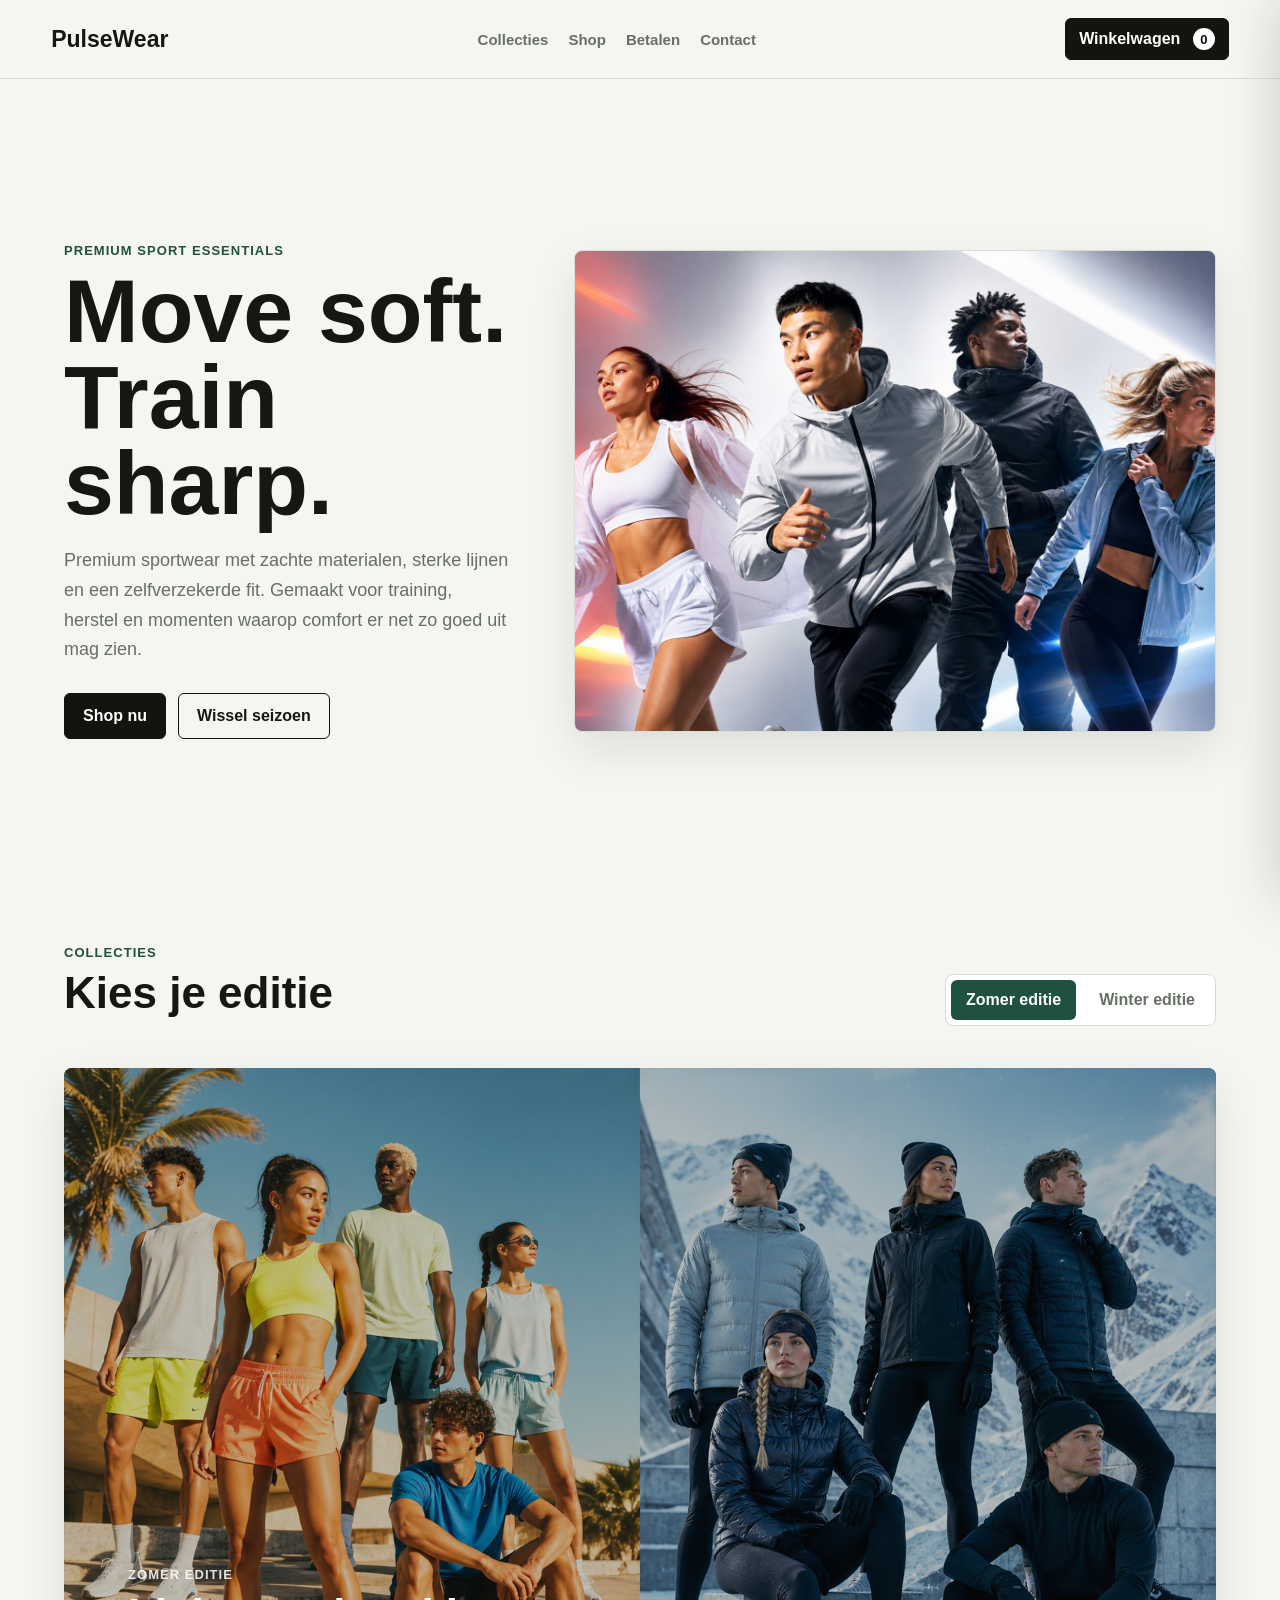
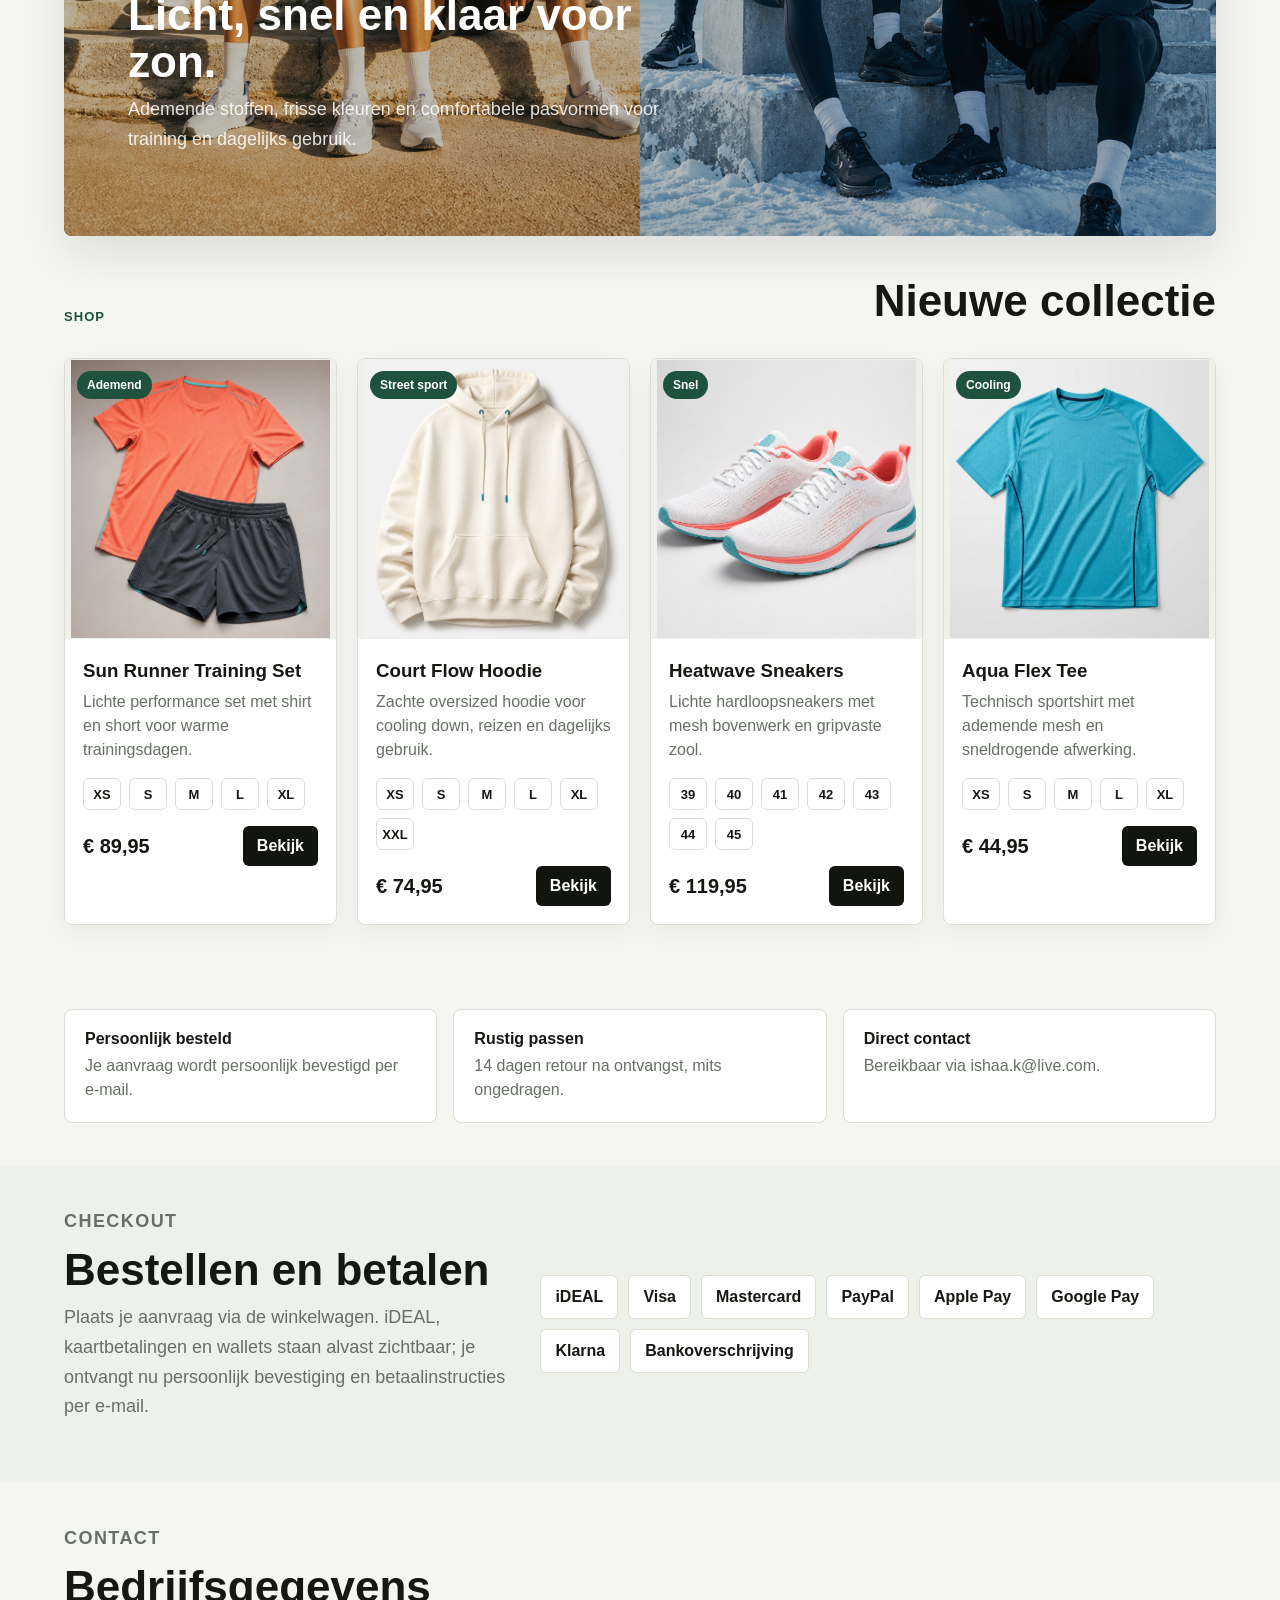
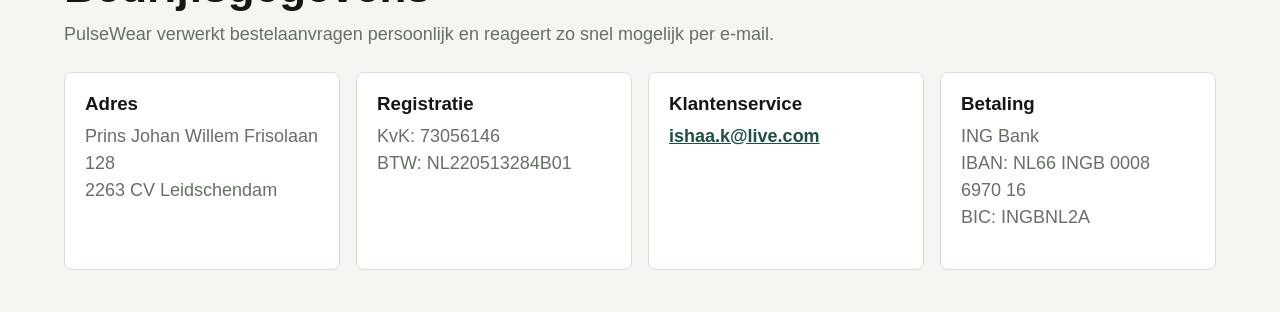
==== webshop/index.html @ 50edba60 "Initial PulseWear website and webshop" ====
<!doctype html>
<html lang="nl">
  <head>
    <meta charset="utf-8" />
    <meta name="viewport" content="width=device-width, initial-scale=1" />
    <title>PulseWear | Premium sportkleding</title>
    <meta name="description" content="PulseWear premium sportkleding met zomer- en wintercollecties, productgalerijen, maten, bedrijfsinformatie en persoonlijke service." />
    <link rel="stylesheet" href="style.css" />
  </head>
  <body>
    <header class="topbar">
      <a class="brand" href="#home">PulseWear</a>
      <nav aria-label="Hoofdnavigatie">
        <a href="#collecties">Collecties</a>
        <a href="#producten">Shop</a>
        <a href="#checkout">Betalen</a>
        <a href="#contact">Contact</a>
      </nav>
      <button class="cart-button" id="cartToggle" type="button" aria-label="Open winkelwagen">
        Winkelwagen <span id="cartCount">0</span>
      </button>
    </header>

    <main id="home">
      <section class="hero">
        <div class="hero-copy">
          <p class="eyebrow">Premium sport essentials</p>
          <h1>Move soft. Train sharp.</h1>
          <p>
            Premium sportwear met zachte materialen, sterke lijnen en een zelfverzekerde fit.
            Gemaakt voor training, herstel en momenten waarop comfort er net zo goed uit mag zien.
          </p>
          <div class="hero-actions">
            <a class="primary-link" href="#producten">Shop nu</a>
            <button class="ghost-link" id="seasonJump" type="button">Wissel seizoen</button>
          </div>
        </div>
        <div class="hero-media" aria-label="Jonge sporters in kledingcollectie">
          <img src="assets/hero-sport.png" alt="Jonge sporters in kleurrijke sportkleding" />
        </div>
      </section>

      <section class="season-switch" id="collecties" aria-label="Seizoen kiezen">
        <div>
          <p class="eyebrow">Collecties</p>
          <h2>Kies je editie</h2>
        </div>
        <div class="tabs" role="tablist" aria-label="Seizoen">
          <button class="tab active" type="button" data-season="summer">Zomer editie</button>
          <button class="tab" type="button" data-season="winter">Winter editie</button>
        </div>
      </section>

      <section class="collection-banner">
        <img src="assets/collections.png" alt="Zomer- en wintercollectie sportkleding" />
        <div class="collection-text">
          <p class="eyebrow" id="seasonLabel">Zomer editie</p>
          <h2 id="seasonTitle">Licht, snel en klaar voor zon.</h2>
          <p id="seasonText">
            Ademend materiaal, frisse kleuren en outfits voor hardlopen, training en straatstijl.
          </p>
        </div>
      </section>

      <section class="shop-section" id="producten">
        <div class="section-heading">
          <p class="eyebrow">Shop</p>
          <h2>Nieuwe collectie</h2>
        </div>
        <div class="product-grid" id="productGrid"></div>
      </section>

      <section class="trust-strip" aria-label="Servicebeloftes">
        <article>
          <strong>Persoonlijk besteld</strong>
          <span>Je aanvraag wordt persoonlijk bevestigd per e-mail.</span>
        </article>
        <article>
          <strong>Rustig passen</strong>
          <span>14 dagen retour na ontvangst, mits ongedragen.</span>
        </article>
        <article>
          <strong>Direct contact</strong>
          <span>Bereikbaar via ishaa.k@live.com.</span>
        </article>
      </section>

      <section class="checkout-preview" id="checkout">
        <div>
          <p class="eyebrow">Checkout</p>
          <h2>Bestellen en betalen</h2>
          <p>
            Plaats je aanvraag via de winkelwagen. iDEAL, kaartbetalingen en wallets staan
            alvast zichtbaar; je ontvangt nu persoonlijk bevestiging en betaalinstructies per e-mail.
          </p>
        </div>
        <div class="payment-strip" id="paymentStrip"></div>
      </section>

      <section class="company-info" id="contact">
        <div>
          <p class="eyebrow">Contact</p>
          <h2>Bedrijfsgegevens</h2>
          <p>PulseWear verwerkt bestelaanvragen persoonlijk en reageert zo snel mogelijk per e-mail.</p>
        </div>
        <div class="company-grid">
          <article>
            <h3>Adres</h3>
            <p>Prins Johan Willem Frisolaan 128<br />2263 CV Leidschendam</p>
          </article>
          <article>
            <h3>Registratie</h3>
            <p>KvK: 73056146<br />BTW: NL220513284B01</p>
          </article>
          <article>
            <h3>Klantenservice</h3>
            <p><a href="mailto:ishaa.k@live.com">ishaa.k@live.com</a></p>
          </article>
          <article>
            <h3>Betaling</h3>
            <p>ING Bank<br />IBAN: NL66 INGB 0008 6970 16<br />BIC: INGBNL2A</p>
          </article>
        </div>
      </section>
    </main>

    <aside class="cart-panel" id="cartPanel" aria-label="Winkelwagen">
      <div class="cart-header">
        <div>
          <p class="eyebrow">Jouw bestelling</p>
          <h2>Winkelwagen</h2>
        </div>
        <button class="icon-button" id="cartClose" type="button" aria-label="Sluit winkelwagen">x</button>
      </div>

      <div class="cart-items" id="cartItems"></div>

      <div class="cart-summary">
        <div class="summary-row">
          <span>Subtotaal</span>
          <strong id="subtotal">€0,00</strong>
        </div>
        <div class="summary-row">
          <span>Verzending</span>
          <strong id="shipping">Gratis</strong>
        </div>
        <div class="summary-row">
          <span>BTW 21% inbegrepen</span>
          <strong id="vat">&euro;0,00</strong>
        </div>
        <div class="summary-row total">
          <span>Totaal</span>
          <strong id="total">€0,00</strong>
        </div>

        <fieldset class="payment-box">
          <legend>Betaalvoorkeur</legend>
          <label><input type="radio" name="payment" checked /> iDEAL</label>
          <label><input type="radio" name="payment" /> Creditcard</label>
          <label><input type="radio" name="payment" /> PayPal</label>
          <label><input type="radio" name="payment" /> Apple Pay</label>
          <label><input type="radio" name="payment" /> Google Pay</label>
          <label><input type="radio" name="payment" /> Klarna</label>
          <label><input type="radio" name="payment" /> Bankoverschrijving</label>
          <label><input type="radio" name="payment" /> Factuur per e-mail</label>
        </fieldset>

        <button class="checkout-button" id="checkoutButton" type="button">Bestelaanvraag versturen</button>
        <p class="checkout-note" id="checkoutMessage">Je ontvangt na je aanvraag persoonlijk bevestiging en betaalinstructies.</p>
      </div>
    </aside>

    <section class="product-modal" id="productModal" aria-label="Product details" aria-hidden="true">
      <div class="product-dialog">
        <button class="icon-button modal-close" id="modalClose" type="button" aria-label="Sluit product">x</button>
        <div class="detail-gallery">
          <div class="detail-main-image">
            <img id="detailImage" src="assets/collections.png" alt="" />
          </div>
          <div class="detail-thumbs" id="detailThumbs"></div>
        </div>
        <div class="detail-info">
          <p class="eyebrow" id="detailSeason">Zomer editie</p>
          <h2 id="detailName">Product</h2>
          <p id="detailDescription"></p>
          <div class="detail-price" id="detailPrice">&euro;0,00</div>
          <div class="size-picker" id="detailSizes" aria-label="Kies maat"></div>
          <p class="detail-tax">Inclusief 21% btw. Gratis verzending vanaf &euro;100.</p>
          <div class="detail-actions">
            <button class="checkout-button" id="detailAdd" type="button">Toevoegen aan winkelwagen</button>
            <button class="ghost-link" id="detailZoom" type="button">Zoom foto</button>
          </div>
        </div>
      </div>
    </section>

    <div class="overlay" id="overlay"></div>
    <script src="script.js"></script>
  </body>
</html>
---- webshop/style.css ----
* {
  box-sizing: border-box;
}

:root {
  --bg: #f5f6f1;
  --ink: #151712;
  --muted: #667064;
  --line: #d9ded5;
  --surface: #ffffff;
  --surface-soft: #eef1ea;
  --accent: #1f513f;
  --accent-2: #c85f36;
  --dark: #11140f;
  --shadow: 0 18px 46px rgba(21, 23, 18, 0.1);
}

body {
  margin: 0;
  font-family: Arial, Helvetica, sans-serif;
  color: var(--ink);
  background: var(--bg);
  overflow-x: hidden;
}

body[data-season="winter"] {
  --bg: #f2f5f6;
  --surface-soft: #e9eef0;
  --accent: #173c66;
  --accent-2: #46637a;
}

button,
a {
  font: inherit;
}

button {
  cursor: pointer;
}

img {
  display: block;
  max-width: 100%;
}

.topbar {
  position: sticky;
  top: 0;
  z-index: 20;
  display: flex;
  align-items: center;
  justify-content: space-between;
  gap: 20px;
  padding: 18px clamp(18px, 4vw, 56px);
  background: rgba(245, 246, 241, 0.94);
  border-bottom: 1px solid var(--line);
  backdrop-filter: blur(16px);
}

.brand {
  color: var(--ink);
  font-size: 23px;
  font-weight: 900;
  text-decoration: none;
}

nav {
  display: flex;
  gap: 20px;
}

nav a {
  color: var(--muted);
  font-size: 15px;
  font-weight: 800;
  text-decoration: none;
}

nav a:hover {
  color: var(--ink);
}

.cart-button,
.primary-link,
.ghost-link,
.buy-row button,
.checkout-button {
  border-radius: 6px;
  font-weight: 800;
}

.cart-button {
  min-height: 42px;
  padding: 9px 13px;
  border: 1px solid var(--dark);
  color: white;
  background: var(--dark);
}

.cart-button span {
  display: inline-grid;
  min-width: 22px;
  height: 22px;
  margin-left: 8px;
  place-items: center;
  border-radius: 999px;
  color: var(--dark);
  background: white;
  font-size: 13px;
}

.hero {
  display: grid;
  grid-template-columns: 0.82fr 1.18fr;
  min-height: calc(100vh - 76px);
  align-items: center;
  gap: clamp(28px, 5vw, 76px);
  padding: clamp(28px, 5vw, 72px);
}

.hero-copy {
  max-width: 620px;
}

.eyebrow {
  margin: 0 0 10px;
  color: var(--accent);
  font-size: 13px;
  font-weight: 900;
  letter-spacing: 0.08em;
  text-transform: uppercase;
}

h1,
h2,
h3,
p {
  margin-top: 0;
}

h1 {
  margin-bottom: 20px;
  font-size: clamp(44px, 7vw, 90px);
  line-height: 0.96;
  letter-spacing: 0;
}

h2 {
  margin-bottom: 10px;
  font-size: clamp(28px, 4vw, 44px);
  line-height: 1.05;
}

h3 {
  margin-bottom: 8px;
}

.hero-copy p:not(.eyebrow),
.checkout-preview p,
.collection-text p:not(.eyebrow),
.company-info p {
  color: var(--muted);
  font-size: 18px;
  line-height: 1.65;
}

.hero-actions {
  display: flex;
  flex-wrap: wrap;
  gap: 12px;
  margin-top: 28px;
}

.primary-link,
.ghost-link {
  display: inline-flex;
  min-height: 46px;
  align-items: center;
  justify-content: center;
  padding: 0 18px;
  border: 1px solid var(--dark);
  text-decoration: none;
}

.primary-link {
  color: white;
  background: var(--dark);
}

.ghost-link {
  color: var(--ink);
  background: transparent;
}

.hero-media {
  min-height: 480px;
  overflow: hidden;
  border-radius: 8px;
  border: 1px solid var(--line);
  background: var(--surface-soft);
  box-shadow: var(--shadow);
}

.hero-media img {
  width: 100%;
  height: 100%;
  min-height: 480px;
  object-fit: cover;
}

.season-switch,
.shop-section,
.checkout-preview,
.company-info,
.trust-strip {
  padding: 42px clamp(18px, 5vw, 72px);
}

.season-switch,
.section-heading {
  display: flex;
  align-items: end;
  justify-content: space-between;
  gap: 20px;
}

.tabs {
  display: flex;
  gap: 8px;
  padding: 5px;
  border: 1px solid var(--line);
  border-radius: 8px;
  background: var(--surface);
}

.tab {
  border: 0;
  border-radius: 6px;
  padding: 11px 15px;
  color: var(--muted);
  background: transparent;
  font-weight: 800;
}

.tab.active {
  color: white;
  background: var(--accent);
}

.collection-banner {
  position: relative;
  min-height: 430px;
  margin: 0 clamp(18px, 5vw, 72px);
  overflow: hidden;
  border-radius: 8px;
  background: var(--dark);
  box-shadow: var(--shadow);
}

.collection-banner img {
  width: 100%;
  height: 100%;
  min-height: 430px;
  object-fit: cover;
  opacity: 0.74;
}

.collection-text {
  position: absolute;
  left: clamp(22px, 5vw, 64px);
  bottom: clamp(22px, 5vw, 64px);
  max-width: 560px;
  color: white;
}

.collection-text .eyebrow,
.collection-text p:not(.eyebrow) {
  color: rgba(255, 255, 255, 0.86);
}

.product-grid {
  display: grid;
  grid-template-columns: repeat(4, minmax(0, 1fr));
  gap: 20px;
  margin-top: 24px;
}

.product-card {
  overflow: hidden;
  border: 1px solid var(--line);
  border-radius: 8px;
  background: var(--surface);
  box-shadow: 0 8px 28px rgba(21, 23, 18, 0.05);
  transition: transform 180ms ease, box-shadow 180ms ease;
}

.product-card:hover {
  transform: translateY(-4px);
  box-shadow: var(--shadow);
}

.product-image {
  position: relative;
  width: 100%;
  height: 280px;
  overflow: hidden;
  border: 0;
  background: var(--surface-soft);
}

.product-image img {
  width: 100%;
  height: 100%;
  object-fit: cover;
  transition: transform 220ms ease;
}

.product-card:hover .product-image img {
  transform: scale(1.035);
}

.product-image span {
  position: absolute;
  top: 12px;
  left: 12px;
  padding: 7px 10px;
  border-radius: 999px;
  color: white;
  background: var(--accent);
  font-size: 12px;
  font-weight: 900;
}

.product-info {
  padding: 18px;
}

.product-info p {
  min-height: 70px;
  color: var(--muted);
  line-height: 1.5;
}

.size-preview,
.size-picker {
  display: flex;
  flex-wrap: wrap;
  gap: 8px;
}

.size-preview {
  margin: 12px 0 16px;
}

.size-preview span,
.size-picker span {
  display: inline-flex;
  min-width: 38px;
  min-height: 32px;
  align-items: center;
  justify-content: center;
  border: 1px solid var(--line);
  border-radius: 6px;
  color: var(--ink);
  background: var(--surface);
  font-size: 13px;
  font-weight: 800;
}

.buy-row {
  display: flex;
  align-items: center;
  justify-content: space-between;
  gap: 12px;
}

.buy-row strong {
  font-size: 20px;
}

.buy-row button,
.checkout-button {
  border: 0;
  color: white;
  background: var(--dark);
}

.buy-row button {
  min-height: 40px;
  padding: 0 14px;
}

.trust-strip {
  display: grid;
  grid-template-columns: repeat(3, 1fr);
  gap: 16px;
}

.trust-strip article,
.company-grid article {
  padding: 20px;
  border: 1px solid var(--line);
  border-radius: 8px;
  background: var(--surface);
}

.trust-strip strong {
  display: block;
  margin-bottom: 6px;
}

.trust-strip span,
.company-grid p,
.checkout-note,
.detail-tax {
  color: var(--muted);
  line-height: 1.5;
}

.checkout-preview {
  display: grid;
  grid-template-columns: 0.8fr 1.2fr;
  gap: 26px;
  align-items: center;
  background: var(--surface-soft);
}

.payment-strip {
  display: flex;
  flex-wrap: wrap;
  gap: 10px;
}

.payment-strip span {
  padding: 12px 14px;
  border: 1px solid var(--line);
  border-radius: 6px;
  background: var(--surface);
  font-weight: 900;
}

.company-grid {
  display: grid;
  grid-template-columns: repeat(4, 1fr);
  gap: 16px;
  margin-top: 22px;
}

.company-grid a {
  color: var(--accent);
  font-weight: 800;
}

.cart-panel {
  position: fixed;
  top: 0;
  right: 0;
  z-index: 40;
  display: grid;
  grid-template-rows: auto 1fr auto;
  width: min(460px, 100vw);
  height: 100vh;
  padding: 22px;
  background: var(--surface);
  box-shadow: -24px 0 50px rgba(17, 24, 39, 0.18);
  transform: translateX(105%);
  transition: transform 220ms ease;
}

.cart-panel.open {
  transform: translateX(0);
}

.cart-header,
.summary-row,
.cart-item,
.quantity {
  display: flex;
  align-items: center;
}

.cart-header,
.summary-row,
.cart-item {
  justify-content: space-between;
  gap: 16px;
}

.icon-button {
  width: 38px;
  height: 38px;
  border: 1px solid var(--line);
  border-radius: 999px;
  background: var(--surface);
}

.cart-items {
  overflow: auto;
  padding: 12px 0;
}

.empty-cart {
  color: var(--muted);
}

.cart-item {
  padding: 14px 0;
  border-bottom: 1px solid var(--line);
}

.cart-item img {
  width: 72px;
  height: 72px;
  flex: 0 0 auto;
  border-radius: 6px;
  object-fit: cover;
}

.cart-item h3 {
  margin-bottom: 4px;
  font-size: 16px;
}

.cart-item p {
  margin-bottom: 0;
  color: var(--muted);
  font-size: 14px;
}

.quantity {
  gap: 10px;
}

.quantity button {
  width: 30px;
  height: 30px;
  border: 1px solid var(--line);
  border-radius: 999px;
  background: var(--surface);
}

.cart-summary {
  border-top: 1px solid var(--line);
  padding-top: 18px;
}

.summary-row {
  margin-bottom: 10px;
}

.summary-row.total {
  font-size: 20px;
}

.payment-box {
  display: grid;
  grid-template-columns: repeat(2, 1fr);
  gap: 10px;
  margin: 18px 0;
  padding: 14px;
  border: 1px solid var(--line);
  border-radius: 8px;
}

.payment-box legend {
  padding: 0 6px;
  font-weight: 900;
}

.payment-box label {
  color: var(--muted);
  font-size: 14px;
  font-weight: 700;
}

.checkout-button {
  width: 100%;
  min-height: 48px;
  padding: 12px 16px;
}

.checkout-note {
  margin: 12px 0 0;
  font-size: 14px;
}

.overlay {
  position: fixed;
  inset: 0;
  z-index: 30;
  display: none;
  background: rgba(17, 24, 39, 0.42);
}

.overlay.show {
  display: block;
}

.product-modal {
  position: fixed;
  inset: 0;
  z-index: 50;
  display: none;
  align-items: center;
  justify-content: center;
  padding: 22px;
  pointer-events: none;
}

.product-modal.open {
  display: flex;
  pointer-events: auto;
}

.product-dialog {
  position: relative;
  display: grid;
  grid-template-columns: minmax(0, 1.08fr) minmax(340px, 0.92fr);
  gap: 26px;
  width: min(1120px, 100%);
  max-height: calc(100vh - 44px);
  overflow: auto;
  padding: 22px;
  border-radius: 8px;
  background: var(--surface);
  box-shadow: 0 30px 80px rgba(17, 24, 39, 0.34);
}

.modal-close {
  position: absolute;
  top: 16px;
  right: 16px;
  z-index: 2;
}

.detail-main-image {
  height: min(62vh, 620px);
  overflow: hidden;
  border-radius: 8px;
  background: var(--surface-soft);
}

.detail-main-image img {
  width: 100%;
  height: 100%;
  object-fit: cover;
  transition: transform 220ms ease;
}

.detail-main-image img.zoomed {
  transform: scale(1.45);
}

.detail-thumbs {
  display: grid;
  grid-template-columns: repeat(3, 1fr);
  gap: 10px;
  margin-top: 10px;
}

.detail-thumbs button {
  height: 98px;
  overflow: hidden;
  border: 2px solid transparent;
  border-radius: 6px;
  padding: 0;
  background: var(--surface-soft);
}

.detail-thumbs button.active {
  border-color: var(--accent);
}

.detail-thumbs img {
  width: 100%;
  height: 100%;
  object-fit: cover;
}

.detail-info {
  align-self: center;
  padding: 20px;
}

.detail-price {
  margin: 18px 0 14px;
  font-size: 34px;
  font-weight: 900;
}

.size-picker {
  margin: 0 0 18px;
}

.size-picker label {
  cursor: pointer;
}

.size-picker input {
  position: absolute;
  opacity: 0;
  pointer-events: none;
}

.size-picker input:checked + span {
  border-color: var(--dark);
  color: white;
  background: var(--dark);
}

.detail-actions {
  display: flex;
  flex-wrap: wrap;
  gap: 10px;
  margin-top: 20px;
}

.detail-actions .checkout-button {
  width: auto;
  min-width: 230px;
}

@media (max-width: 980px) {
  .hero,
  .checkout-preview,
  .product-dialog {
    grid-template-columns: 1fr;
  }

  .product-grid {
    grid-template-columns: repeat(2, minmax(0, 1fr));
  }

  .trust-strip,
  .company-grid {
    grid-template-columns: 1fr;
  }
}

@media (max-width: 680px) {
  .topbar {
    align-items: flex-start;
    flex-direction: column;
  }

  nav {
    flex-wrap: wrap;
  }

  .hero {
    min-height: auto;
    padding-top: 30px;
  }

  .hero-media,
  .hero-media img {
    min-height: 320px;
  }

  .season-switch,
  .section-heading {
    align-items: flex-start;
    flex-direction: column;
  }

  .product-grid {
    grid-template-columns: 1fr;
  }

  .payment-box {
    grid-template-columns: 1fr;
  }
}
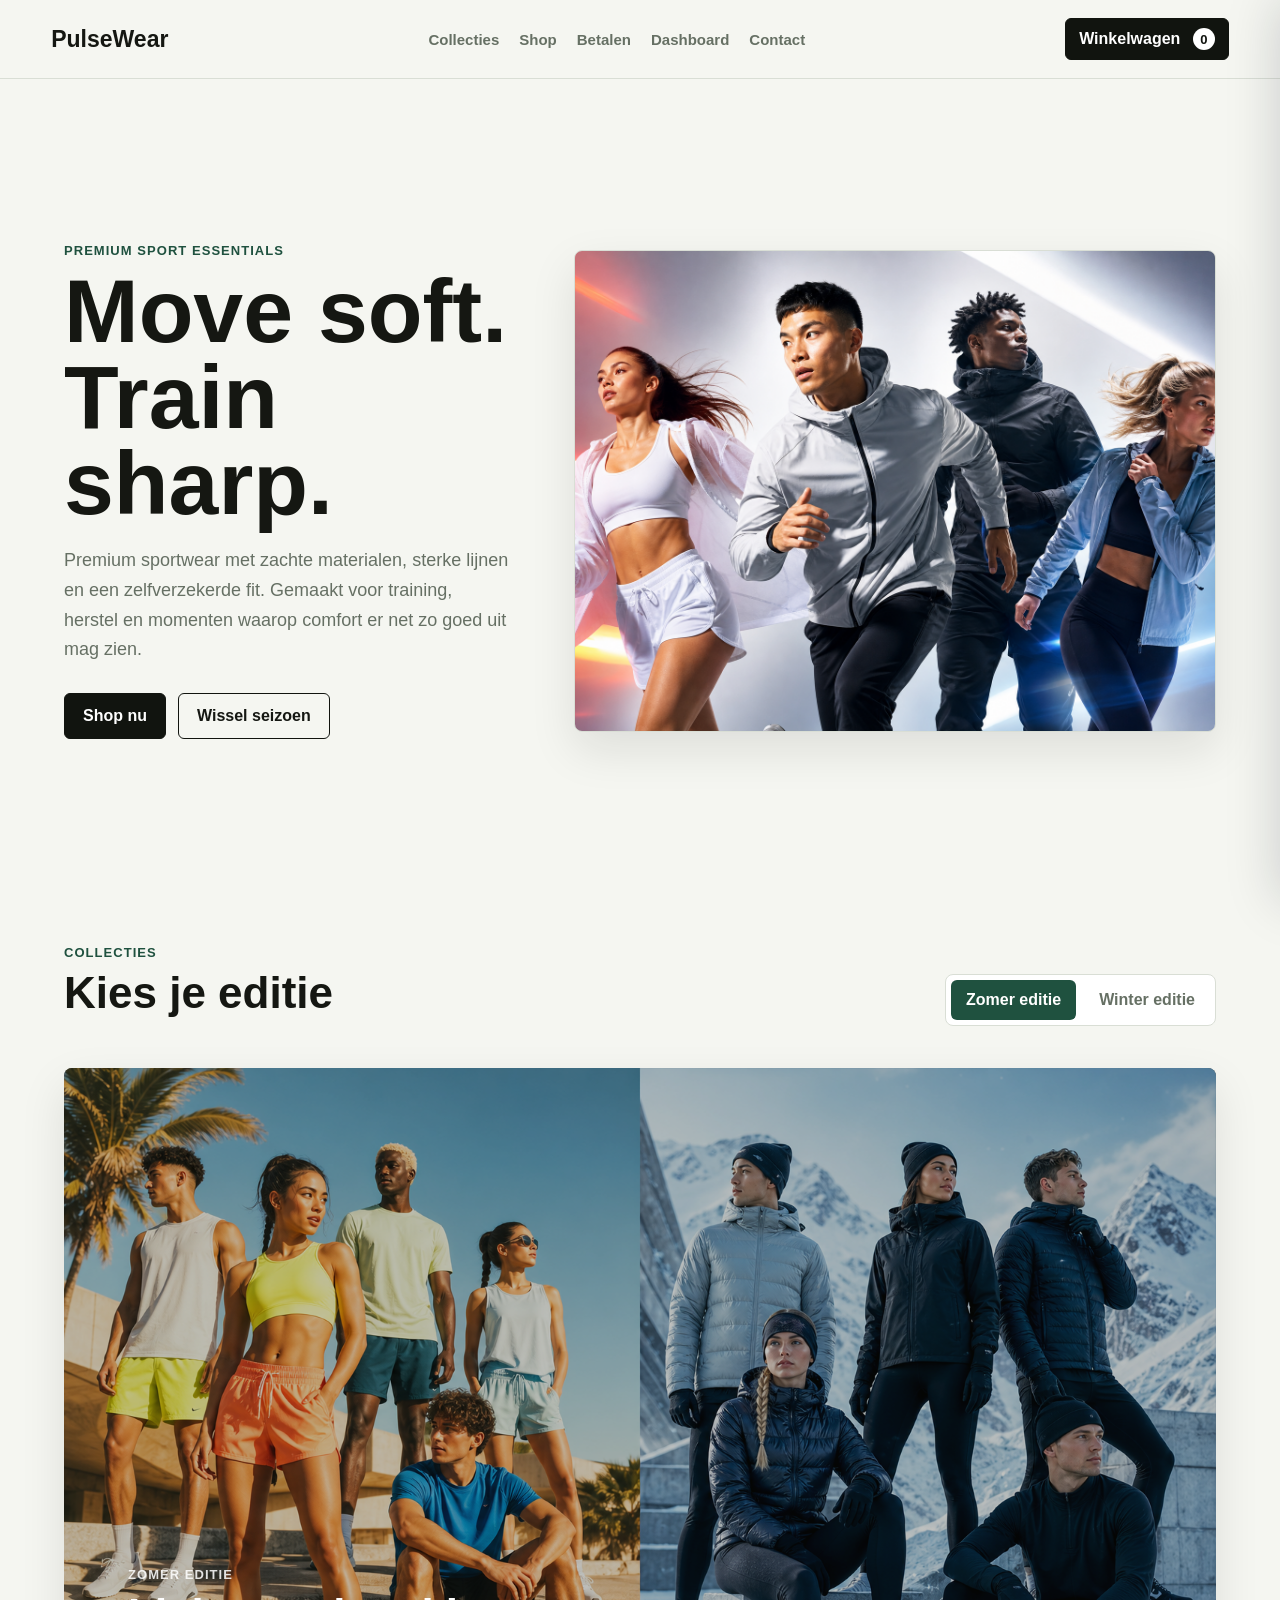
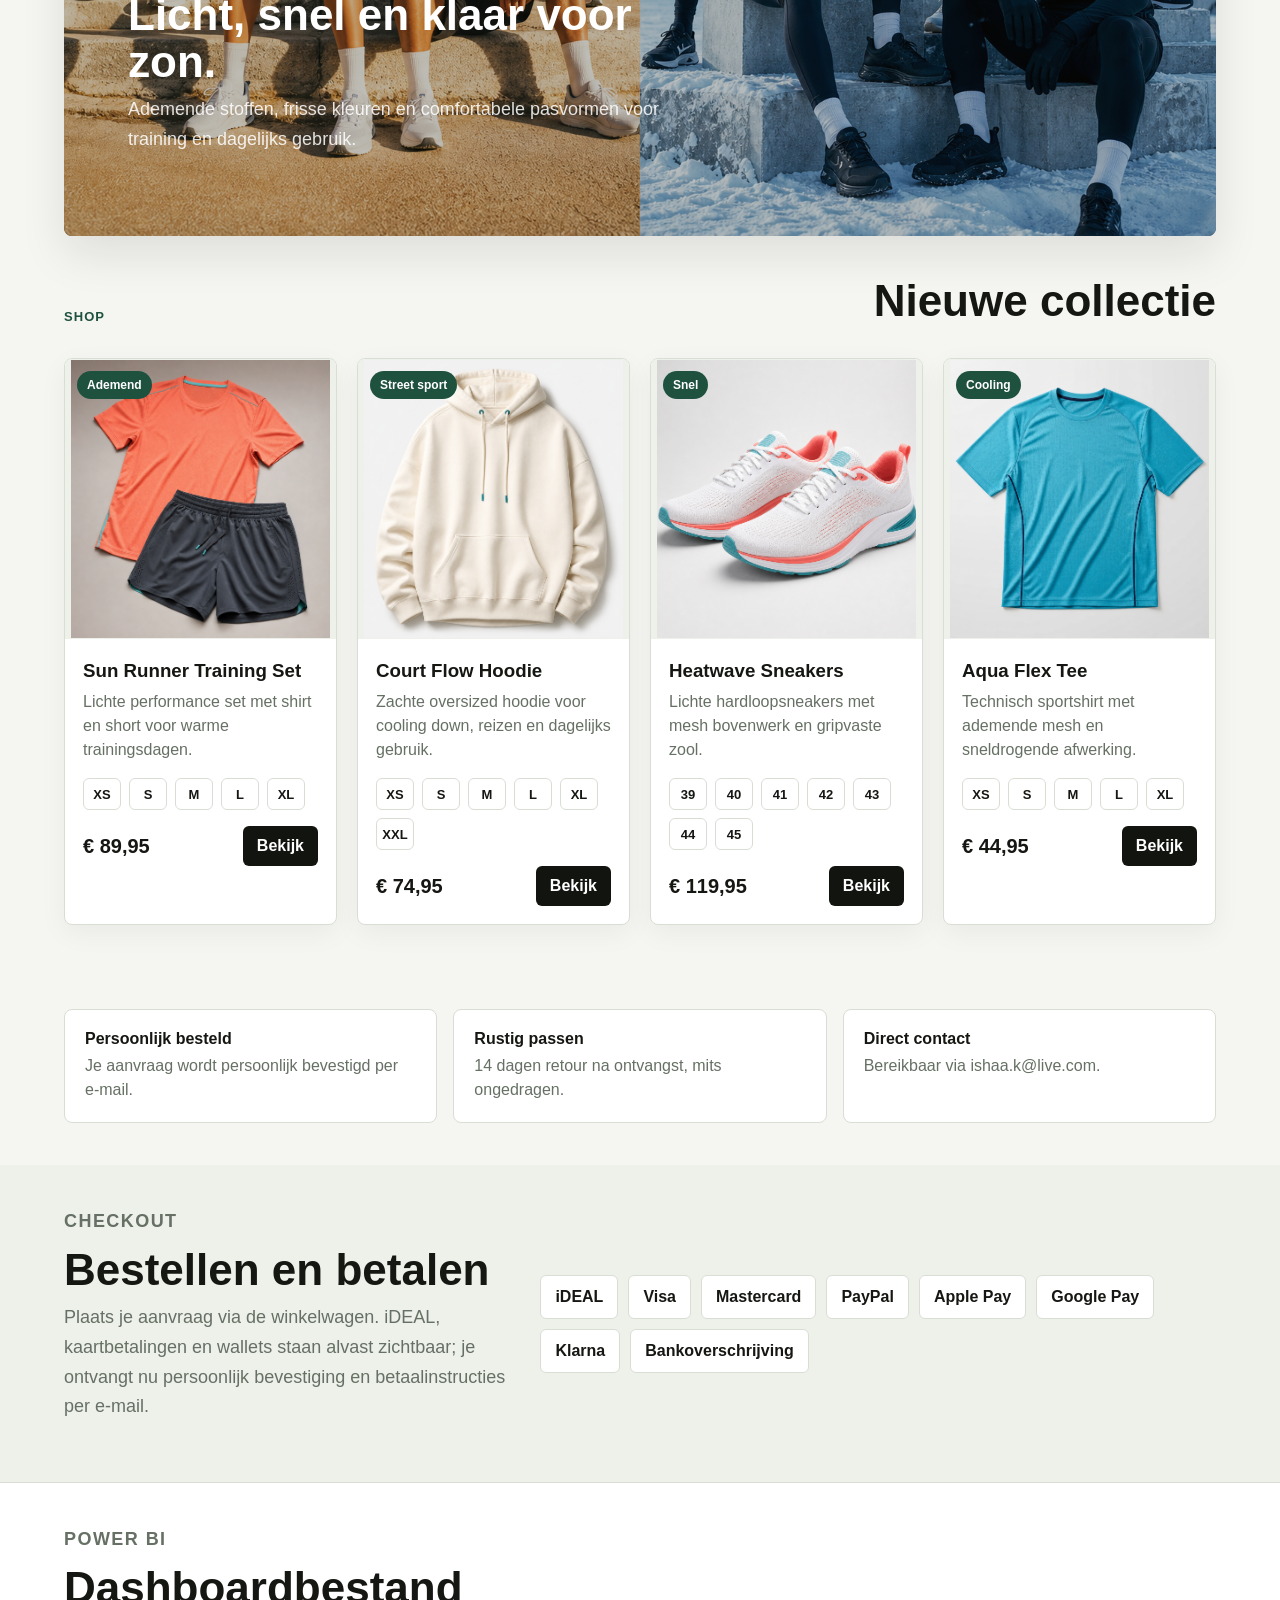
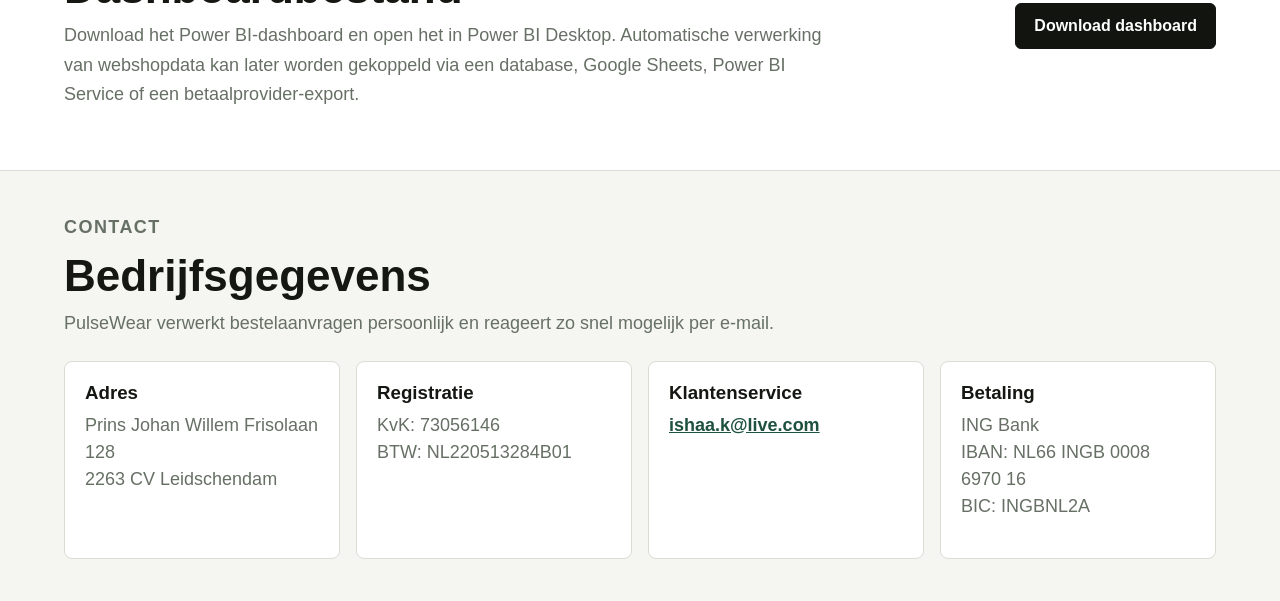
==== commit 9c2a818a: "Link Power BI dashboard from webshop" ====
--- a/webshop/index.html
+++ b/webshop/index.html
@@ -14,6 +14,7 @@
         <a href="#collecties">Collecties</a>
         <a href="#producten">Shop</a>
         <a href="#checkout">Betalen</a>
+        <a href="#dashboard">Dashboard</a>
         <a href="#contact">Contact</a>
       </nav>
       <button class="cart-button" id="cartToggle" type="button" aria-label="Open winkelwagen">
@@ -97,6 +98,19 @@
         <div class="payment-strip" id="paymentStrip"></div>
       </section>
 
+      <section class="dashboard-download" id="dashboard">
+        <div>
+          <p class="eyebrow">Power BI</p>
+          <h2>Dashboardbestand</h2>
+          <p>
+            Download het Power BI-dashboard en open het in Power BI Desktop.
+            Automatische verwerking van webshopdata kan later worden gekoppeld via
+            een database, Google Sheets, Power BI Service of een betaalprovider-export.
+          </p>
+        </div>
+        <a class="primary-link" href="downloads/dashboardaggo.pbix" download>Download dashboard</a>
+      </section>
+
       <section class="company-info" id="contact">
         <div>
           <p class="eyebrow">Contact</p>
--- a/webshop/style.css
+++ b/webshop/style.css
@@ -212,6 +212,7 @@
 .season-switch,
 .shop-section,
 .checkout-preview,
+.dashboard-download,
 .company-info,
 .trust-strip {
   padding: 42px clamp(18px, 5vw, 72px);
@@ -426,6 +427,23 @@
   background: var(--surface-soft);
 }
 
+.dashboard-download {
+  display: grid;
+  grid-template-columns: minmax(0, 1fr) auto;
+  gap: 24px;
+  align-items: center;
+  border-top: 1px solid var(--line);
+  border-bottom: 1px solid var(--line);
+  background: var(--surface);
+}
+
+.dashboard-download p {
+  max-width: 760px;
+  color: var(--muted);
+  font-size: 18px;
+  line-height: 1.65;
+}
+
 .payment-strip {
   display: flex;
   flex-wrap: wrap;
@@ -724,6 +742,7 @@
 @media (max-width: 980px) {
   .hero,
   .checkout-preview,
+  .dashboard-download,
   .product-dialog {
     grid-template-columns: 1fr;
   }
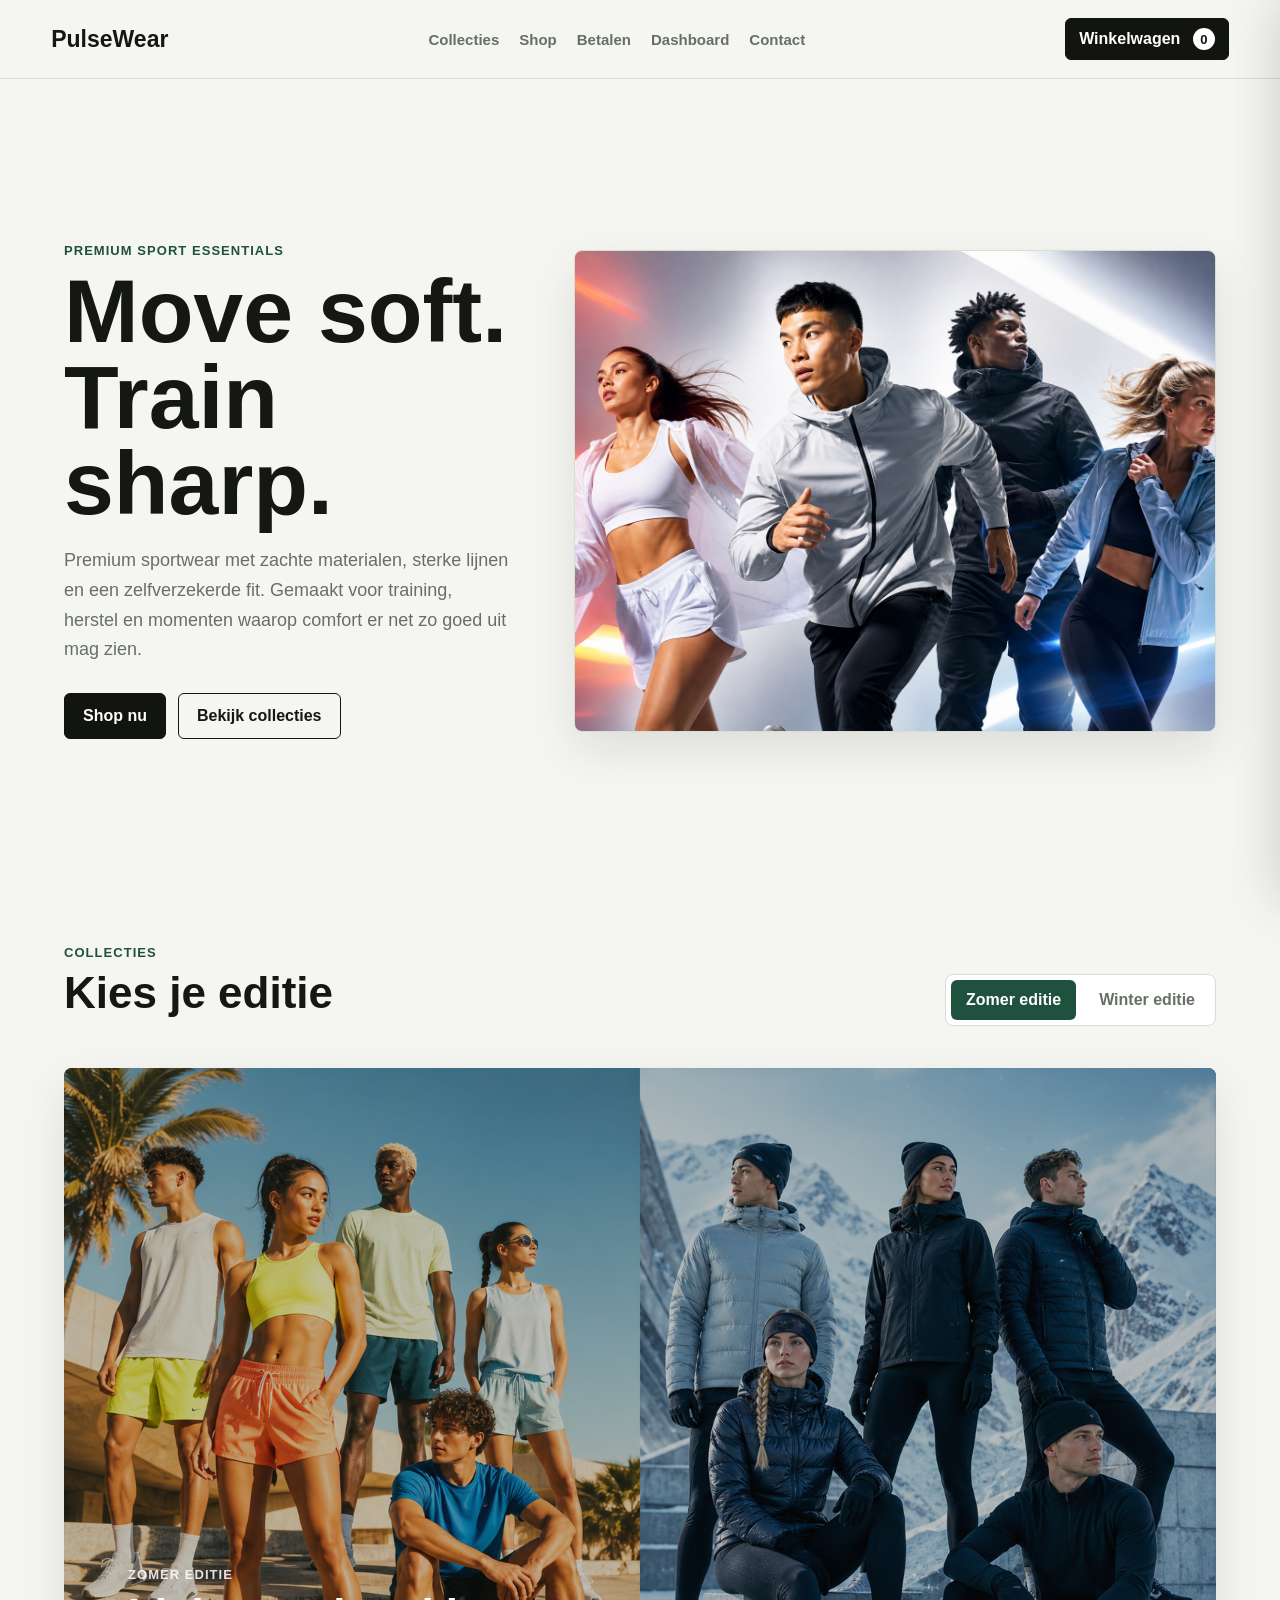
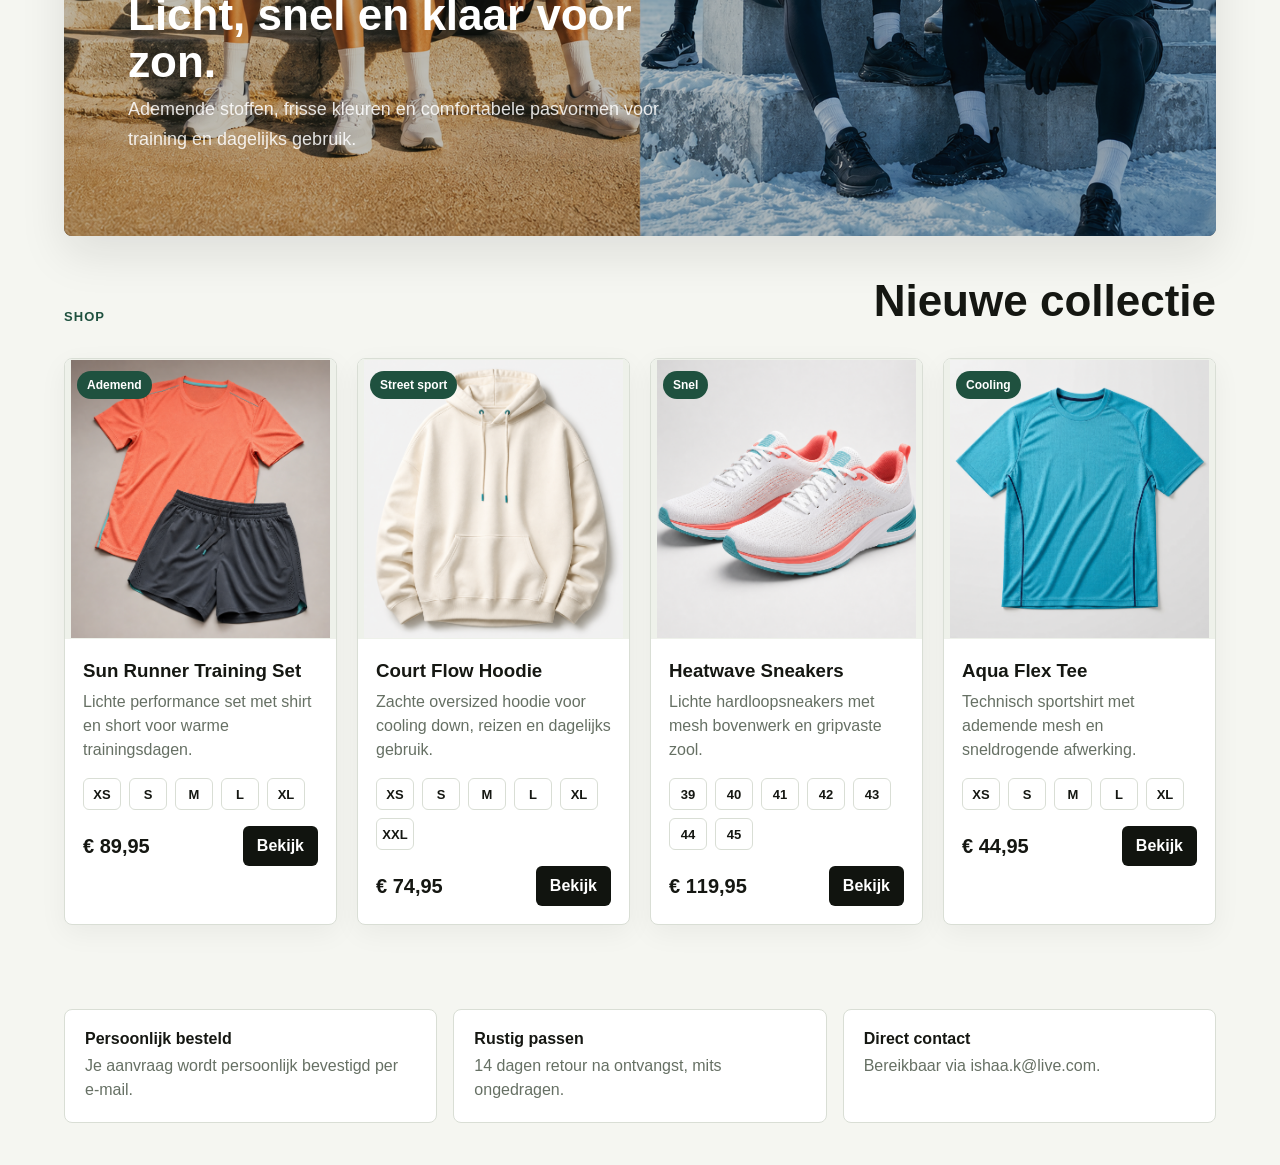
==== commit 048863c5: "Split webshop into pages and add payment logos" ====
--- a/webshop/index.html
+++ b/webshop/index.html
@@ -9,13 +9,13 @@
   </head>
   <body>
     <header class="topbar">
-      <a class="brand" href="#home">PulseWear</a>
+      <a class="brand" href="./">PulseWear</a>
       <nav aria-label="Hoofdnavigatie">
-        <a href="#collecties">Collecties</a>
-        <a href="#producten">Shop</a>
-        <a href="#checkout">Betalen</a>
-        <a href="#dashboard">Dashboard</a>
-        <a href="#contact">Contact</a>
+        <a href="collecties.html">Collecties</a>
+        <a href="./">Shop</a>
+        <a href="betalen.html">Betalen</a>
+        <a href="dashboard.html">Dashboard</a>
+        <a href="contact.html">Contact</a>
       </nav>
       <button class="cart-button" id="cartToggle" type="button" aria-label="Open winkelwagen">
         Winkelwagen <span id="cartCount">0</span>
@@ -33,7 +33,7 @@
           </p>
           <div class="hero-actions">
             <a class="primary-link" href="#producten">Shop nu</a>
-            <button class="ghost-link" id="seasonJump" type="button">Wissel seizoen</button>
+            <a class="ghost-link" href="collecties.html">Bekijk collecties</a>
           </div>
         </div>
         <div class="hero-media" aria-label="Jonge sporters in kledingcollectie">
@@ -86,56 +86,6 @@
         </article>
       </section>
 
-      <section class="checkout-preview" id="checkout">
-        <div>
-          <p class="eyebrow">Checkout</p>
-          <h2>Bestellen en betalen</h2>
-          <p>
-            Plaats je aanvraag via de winkelwagen. iDEAL, kaartbetalingen en wallets staan
-            alvast zichtbaar; je ontvangt nu persoonlijk bevestiging en betaalinstructies per e-mail.
-          </p>
-        </div>
-        <div class="payment-strip" id="paymentStrip"></div>
-      </section>
-
-      <section class="dashboard-download" id="dashboard">
-        <div>
-          <p class="eyebrow">Power BI</p>
-          <h2>Dashboardbestand</h2>
-          <p>
-            Download het Power BI-dashboard en open het in Power BI Desktop.
-            Automatische verwerking van webshopdata kan later worden gekoppeld via
-            een database, Google Sheets, Power BI Service of een betaalprovider-export.
-          </p>
-        </div>
-        <a class="primary-link" href="downloads/dashboardaggo.pbix" download>Download dashboard</a>
-      </section>
-
-      <section class="company-info" id="contact">
-        <div>
-          <p class="eyebrow">Contact</p>
-          <h2>Bedrijfsgegevens</h2>
-          <p>PulseWear verwerkt bestelaanvragen persoonlijk en reageert zo snel mogelijk per e-mail.</p>
-        </div>
-        <div class="company-grid">
-          <article>
-            <h3>Adres</h3>
-            <p>Prins Johan Willem Frisolaan 128<br />2263 CV Leidschendam</p>
-          </article>
-          <article>
-            <h3>Registratie</h3>
-            <p>KvK: 73056146<br />BTW: NL220513284B01</p>
-          </article>
-          <article>
-            <h3>Klantenservice</h3>
-            <p><a href="mailto:ishaa.k@live.com">ishaa.k@live.com</a></p>
-          </article>
-          <article>
-            <h3>Betaling</h3>
-            <p>ING Bank<br />IBAN: NL66 INGB 0008 6970 16<br />BIC: INGBNL2A</p>
-          </article>
-        </div>
-      </section>
     </main>
 
     <aside class="cart-panel" id="cartPanel" aria-label="Winkelwagen">
@@ -169,14 +119,11 @@
 
         <fieldset class="payment-box">
           <legend>Betaalvoorkeur</legend>
-          <label><input type="radio" name="payment" checked /> iDEAL</label>
-          <label><input type="radio" name="payment" /> Creditcard</label>
-          <label><input type="radio" name="payment" /> PayPal</label>
-          <label><input type="radio" name="payment" /> Apple Pay</label>
-          <label><input type="radio" name="payment" /> Google Pay</label>
-          <label><input type="radio" name="payment" /> Klarna</label>
-          <label><input type="radio" name="payment" /> Bankoverschrijving</label>
-          <label><input type="radio" name="payment" /> Factuur per e-mail</label>
+          <label><input type="radio" name="payment" checked /> <span class="pay-logo ideal">iDEAL</span></label>
+          <label><input type="radio" name="payment" /> <span class="pay-logo visa">VISA</span></label>
+          <label><input type="radio" name="payment" /> <span class="pay-logo mastercard"><span></span><span></span> Mastercard</span></label>
+          <label><input type="radio" name="payment" /> <span class="pay-logo paypal">PayPal</span></label>
+          <label><input type="radio" name="payment" /> <span class="pay-logo klarna">Klarna</span></label>
         </fieldset>
 
         <button class="checkout-button" id="checkoutButton" type="button">Bestelaanvraag versturen</button>
--- a/webshop/style.css
+++ b/webshop/style.css
@@ -458,6 +458,151 @@
   font-weight: 900;
 }
 
+.pay-logo {
+  display: inline-flex;
+  min-height: 34px;
+  align-items: center;
+  justify-content: center;
+  gap: 6px;
+  padding: 7px 12px;
+  border: 1px solid var(--line);
+  border-radius: 6px;
+  background: white;
+  color: var(--ink);
+  font-weight: 900;
+  line-height: 1;
+}
+
+.pay-logo.ideal {
+  color: white;
+  background: #0b0b0b;
+}
+
+.pay-logo.visa {
+  color: #1434cb;
+  background: #ffffff;
+}
+
+.pay-logo.mastercard {
+  color: #231f20;
+}
+
+.pay-logo.mastercard span {
+  width: 18px;
+  height: 18px;
+  margin-right: -10px;
+  border-radius: 999px;
+}
+
+.pay-logo.mastercard span:first-child {
+  background: #eb001b;
+}
+
+.pay-logo.mastercard span:nth-child(2) {
+  background: #f79e1b;
+}
+
+.pay-logo.paypal {
+  color: white;
+  background: #003087;
+}
+
+.pay-logo.klarna {
+  color: #111;
+  background: #ffb3c7;
+  border-color: #ffb3c7;
+}
+
+.payment-page,
+.info-grid {
+  display: grid;
+  gap: 18px;
+  padding: 42px clamp(18px, 5vw, 72px);
+}
+
+.payment-page {
+  grid-template-columns: repeat(5, minmax(0, 1fr));
+}
+
+.payment-card,
+.info-grid article,
+.policy-band {
+  border: 1px solid var(--line);
+  border-radius: 8px;
+  background: var(--surface);
+  box-shadow: 0 8px 28px rgba(21, 23, 18, 0.05);
+}
+
+.payment-card {
+  display: grid;
+  gap: 14px;
+  align-content: start;
+  padding: 20px;
+}
+
+.payment-card p {
+  margin: 0;
+  color: var(--muted);
+  line-height: 1.5;
+}
+
+.page-hero {
+  display: grid;
+  grid-template-columns: 0.9fr 1.1fr;
+  gap: clamp(24px, 5vw, 70px);
+  align-items: center;
+  padding: clamp(34px, 6vw, 78px);
+}
+
+.page-hero.compact {
+  grid-template-columns: 1fr;
+}
+
+.page-hero p {
+  max-width: 780px;
+  color: var(--muted);
+  font-size: 18px;
+  line-height: 1.65;
+}
+
+.page-hero img {
+  width: 100%;
+  max-height: 560px;
+  border-radius: 8px;
+  object-fit: cover;
+  box-shadow: var(--shadow);
+}
+
+.info-grid.two {
+  grid-template-columns: repeat(2, minmax(0, 1fr));
+}
+
+.info-grid article {
+  overflow: hidden;
+}
+
+.info-grid article img {
+  width: 100%;
+  height: 360px;
+  object-fit: cover;
+}
+
+.info-grid article div {
+  padding: 22px;
+}
+
+.policy-band {
+  margin: 0 clamp(18px, 5vw, 72px) 48px;
+  padding: 26px;
+}
+
+.policy-band p {
+  max-width: 860px;
+  color: var(--muted);
+  font-size: 18px;
+  line-height: 1.65;
+}
+
 .company-grid {
   display: grid;
   grid-template-columns: repeat(4, 1fr);
@@ -741,6 +886,7 @@
 
 @media (max-width: 980px) {
   .hero,
+  .page-hero,
   .checkout-preview,
   .dashboard-download,
   .product-dialog {
@@ -752,7 +898,9 @@
   }
 
   .trust-strip,
-  .company-grid {
+  .company-grid,
+  .payment-page,
+  .info-grid.two {
     grid-template-columns: 1fr;
   }
 }
